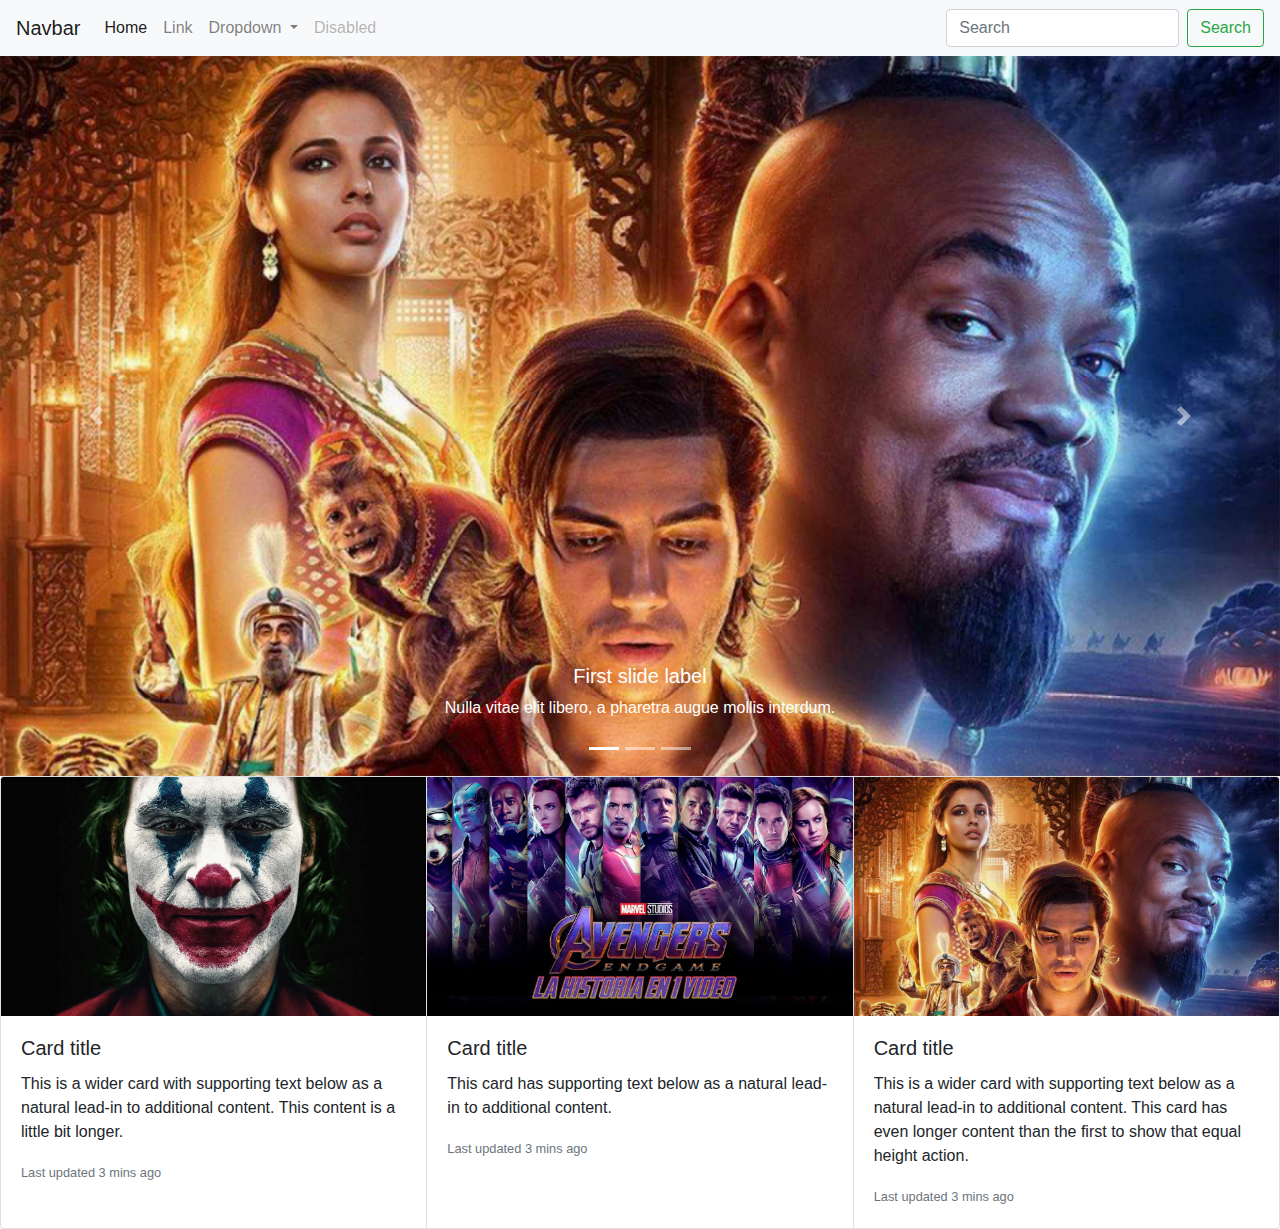
==== index.html @ 5f0ee509 "first commit" ====
<!DOCTYPE html>
<html lang="en">
<head>
    <meta charset="UTF-8">
    <meta name="viewport" content="width=device-width, initial-scale=1.0">
    <title>Document</title>
    <link rel="stylesheet" href="https://stackpath.bootstrapcdn.com/bootstrap/4.4.1/css/bootstrap.min.css" integrity="sha384-Vkoo8x4CGsO3+Hhxv8T/Q5PaXtkKtu6ug5TOeNV6gBiFeWPGFN9MuhOf23Q9Ifjh" crossorigin="anonymous">
</head>
<body>

    <!--NAVBAR-->
    <nav class="navbar navbar-expand-lg navbar-light bg-light">
        <a class="navbar-brand" href="#">Navbar</a>
        <button class="navbar-toggler" type="button" data-toggle="collapse" data-target="#navbarSupportedContent" aria-controls="navbarSupportedContent" aria-expanded="false" aria-label="Toggle navigation">
          <span class="navbar-toggler-icon"></span>
        </button>
      
        <div class="collapse navbar-collapse" id="navbarSupportedContent">
          <ul class="navbar-nav mr-auto">
            <li class="nav-item active">
              <a class="nav-link" href="#">Home <span class="sr-only">(current)</span></a>
            </li>
            <li class="nav-item">
              <a class="nav-link" href="#">Link</a>
            </li>
            <li class="nav-item dropdown">
              <a class="nav-link dropdown-toggle" href="#" id="navbarDropdown" role="button" data-toggle="dropdown" aria-haspopup="true" aria-expanded="false">
                Dropdown
              </a>
              <div class="dropdown-menu" aria-labelledby="navbarDropdown">
                <a class="dropdown-item" href="#">Action</a>
                <a class="dropdown-item" href="#">Another action</a>
                <div class="dropdown-divider"></div>
                <a class="dropdown-item" href="#">Something else here</a>
              </div>
            </li>
            <li class="nav-item">
              <a class="nav-link disabled" href="#" tabindex="-1" aria-disabled="true">Disabled</a>
            </li>
          </ul>
          <form class="form-inline my-2 my-lg-0">
            <input class="form-control mr-sm-2" type="search" placeholder="Search" aria-label="Search">
            <button class="btn btn-outline-success my-2 my-sm-0" type="submit">Search</button>
          </form>
        </div>
      </nav>


    <!--CAROUSEL-->
    <div id="carouselExampleCaptions" class="carousel slide" data-ride="carousel">
        <ol class="carousel-indicators">
          <li data-target="#carouselExampleCaptions" data-slide-to="0" class="active"></li>
          <li data-target="#carouselExampleCaptions" data-slide-to="1"></li>
          <li data-target="#carouselExampleCaptions" data-slide-to="2"></li>
        </ol>
        <div class="carousel-inner">
          <div class="carousel-item active">
            <img src="images/aladdin-accion-real-disney.jpg" class="d-block w-100" alt="...">
            <div class="carousel-caption d-none d-md-block">
              <h5>First slide label</h5>
              <p>Nulla vitae elit libero, a pharetra augue mollis interdum.</p>
            </div>
          </div>
          <div class="carousel-item">
            <img src="images/avengers-3.jpg" class="d-block w-100" alt="...">
            <div class="carousel-caption d-none d-md-block">
              <h5>Second slide label</h5>
              <p>Lorem ipsum dolor sit amet, consectetur adipiscing elit.</p>
            </div>
          </div>
          <div class="carousel-item">
            <img src="images/joker-2019-joaquin-phoenix-clown-5c-1440x808.jpg" class="d-block w-100" alt="...">
            <div class="carousel-caption d-none d-md-block">
              <h5>Third slide label</h5>
              <p>Praesent commodo cursus magna, vel scelerisque nisl consectetur.</p>
            </div>
          </div>
        </div>
        <a class="carousel-control-prev" href="#carouselExampleCaptions" role="button" data-slide="prev">
          <span class="carousel-control-prev-icon" aria-hidden="true"></span>
          <span class="sr-only">Previous</span>
        </a>
        <a class="carousel-control-next" href="#carouselExampleCaptions" role="button" data-slide="next">
          <span class="carousel-control-next-icon" aria-hidden="true"></span>
          <span class="sr-only">Next</span>
        </a>
      </div>

      <!--navigatin-->

      <div class="card-group">
        <div class="card">
          <img src="images/joker-2019-joaquin-phoenix-clown-5c-1440x808.jpg" class="card-img-top" alt="...">
          <div class="card-body">
            <h5 class="card-title">Card title</h5>
            <p class="card-text">This is a wider card with supporting text below as a natural lead-in to additional content. This content is a little bit longer.</p>
            <p class="card-text"><small class="text-muted">Last updated 3 mins ago</small></p>
          </div>
        </div>
        <div class="card">
          <img src="images/avengers-3.jpg" class="card-img-top" alt="...">
          <div class="card-body">
            <h5 class="card-title">Card title</h5>
            <p class="card-text">This card has supporting text below as a natural lead-in to additional content.</p>
            <p class="card-text"><small class="text-muted">Last updated 3 mins ago</small></p>
          </div>
        </div>
        <div class="card">
          <img src="images/aladdin-accion-real-disney.jpg" class="card-img-top" alt="...">
          <div class="card-body">
            <h5 class="card-title">Card title</h5>
            <p class="card-text">This is a wider card with supporting text below as a natural lead-in to additional content. This card has even longer content than the first to show that equal height action.</p>
            <p class="card-text"><small class="text-muted">Last updated 3 mins ago</small></p>
          </div>
        </div>
      </div>

      


    <script src="https://code.jquery.com/jquery-3.4.1.slim.min.js" integrity="sha384-J6qa4849blE2+poT4WnyKhv5vZF5SrPo0iEjwBvKU7imGFAV0wwj1yYfoRSJoZ+n" crossorigin="anonymous"></script>
    <script src="https://cdn.jsdelivr.net/npm/popper.js@1.16.0/dist/umd/popper.min.js" integrity="sha384-Q6E9RHvbIyZFJoft+2mJbHaEWldlvI9IOYy5n3zV9zzTtmI3UksdQRVvoxMfooAo" crossorigin="anonymous"></script>
    <script src="https://stackpath.bootstrapcdn.com/bootstrap/4.4.1/js/bootstrap.min.js" integrity="sha384-wfSDF2E50Y2D1uUdj0O3uMBJnjuUD4Ih7YwaYd1iqfktj0Uod8GCExl3Og8ifwB6" crossorigin="anonymous"></script>
    
</body>
</html>
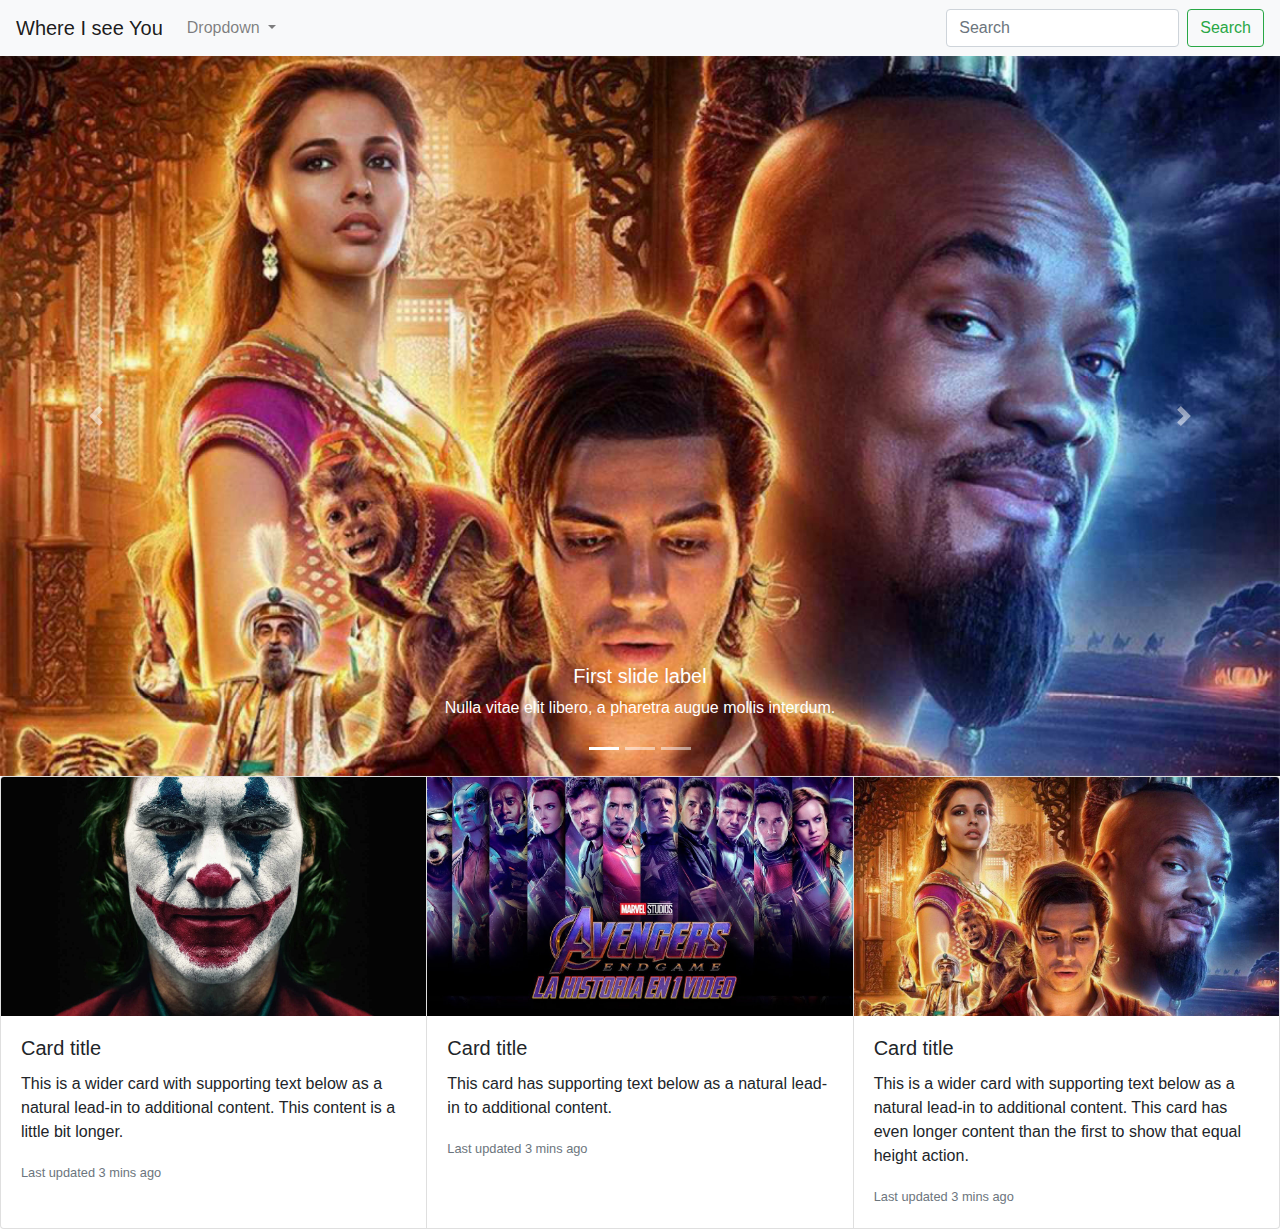
==== commit bea5f111: "readme done" ====
--- a/index.html
+++ b/index.html
@@ -10,32 +10,22 @@
 
     <!--NAVBAR-->
     <nav class="navbar navbar-expand-lg navbar-light bg-light">
-        <a class="navbar-brand" href="#">Navbar</a>
+        <a class="navbar-brand" href="#">Where I see You</a>
         <button class="navbar-toggler" type="button" data-toggle="collapse" data-target="#navbarSupportedContent" aria-controls="navbarSupportedContent" aria-expanded="false" aria-label="Toggle navigation">
           <span class="navbar-toggler-icon"></span>
         </button>
       
         <div class="collapse navbar-collapse" id="navbarSupportedContent">
           <ul class="navbar-nav mr-auto">
-            <li class="nav-item active">
-              <a class="nav-link" href="#">Home <span class="sr-only">(current)</span></a>
-            </li>
-            <li class="nav-item">
-              <a class="nav-link" href="#">Link</a>
-            </li>
             <li class="nav-item dropdown">
               <a class="nav-link dropdown-toggle" href="#" id="navbarDropdown" role="button" data-toggle="dropdown" aria-haspopup="true" aria-expanded="false">
                 Dropdown
               </a>
               <div class="dropdown-menu" aria-labelledby="navbarDropdown">
-                <a class="dropdown-item" href="#">Action</a>
-                <a class="dropdown-item" href="#">Another action</a>
+                <a class="dropdown-item" href="#">Lo gin</a>
+                <a class="dropdown-item" href="#">Sign in</a>
                 <div class="dropdown-divider"></div>
-                <a class="dropdown-item" href="#">Something else here</a>
-              </div>
-            </li>
-            <li class="nav-item">
-              <a class="nav-link disabled" href="#" tabindex="-1" aria-disabled="true">Disabled</a>
+            </div>
             </li>
           </ul>
           <form class="form-inline my-2 my-lg-0">
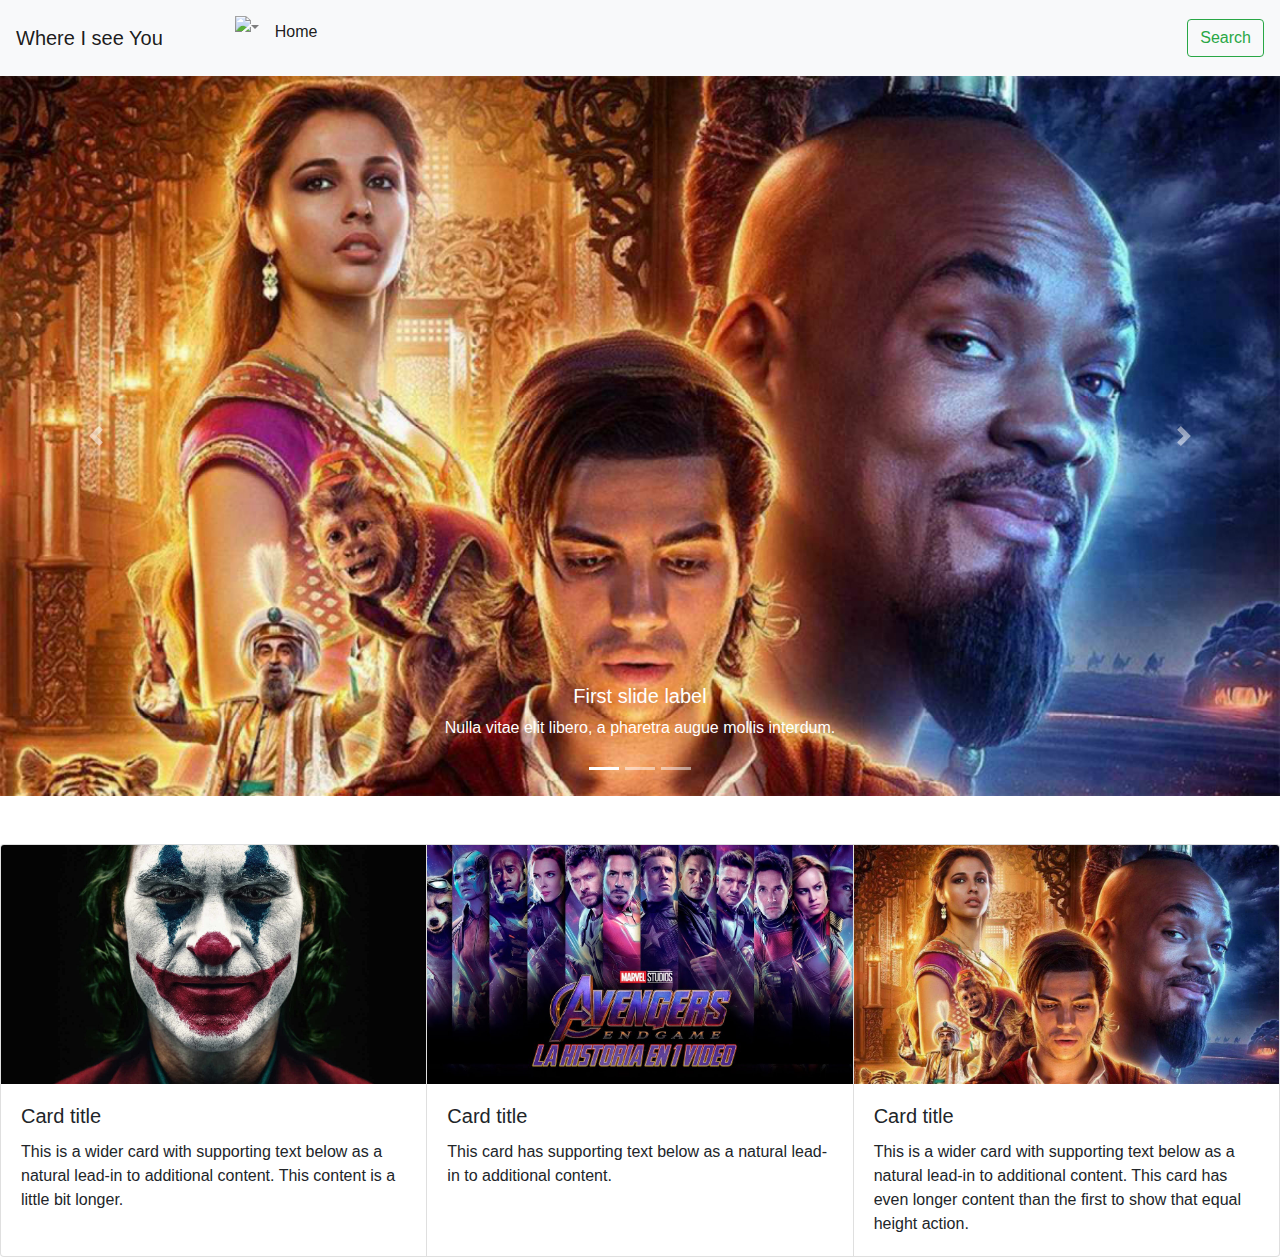
==== commit 59a6a97e: "todo ok" ====
--- a/index.html
+++ b/index.html
@@ -10,34 +10,35 @@
 
     <!--NAVBAR-->
     <nav class="navbar navbar-expand-lg navbar-light bg-light">
-        <a class="navbar-brand" href="#">Where I see You</a>
-        <button class="navbar-toggler" type="button" data-toggle="collapse" data-target="#navbarSupportedContent" aria-controls="navbarSupportedContent" aria-expanded="false" aria-label="Toggle navigation">
+      <a class="navbar-brand" href="index.html">Where I see You</a>
+      <button class="navbar-toggler" type="button" data-toggle="collapse" data-target="#navbarSupportedContent" aria-controls="navbarSupportedContent" aria-expanded="false" aria-label="Toggle navigation">
           <span class="navbar-toggler-icon"></span>
         </button>
       
         <div class="collapse navbar-collapse" id="navbarSupportedContent">
           <ul class="navbar-nav mr-auto">
             <li class="nav-item dropdown">
-              <a class="nav-link dropdown-toggle" href="#" id="navbarDropdown" role="button" data-toggle="dropdown" aria-haspopup="true" aria-expanded="false">
-                Dropdown
-              </a>
+              <img src="images/login.jpeg" class="nav-link dropdown-toggle ml-5" href="" id="navbarDropdown" role="button" data-toggle="dropdown" aria-haspopup="true" aria-expanded="false">
+              
               <div class="dropdown-menu" aria-labelledby="navbarDropdown">
-                <a class="dropdown-item" href="#">Lo gin</a>
-                <a class="dropdown-item" href="#">Sign in</a>
+                <a class="dropdown-item" href="Login.html">Lo gin</a>
+                <a class="dropdown-item" href="signIn.html">Sign in</a>
                 <div class="dropdown-divider"></div>
             </div>
             </li>
+            <li class="nav-item active">
+              <p id="hello" class="nav-link mt-1" href="index.html">Home <span class="sr-only">(current)</span></p>
+            </li>
           </ul>
           <form class="form-inline my-2 my-lg-0">
-            <input class="form-control mr-sm-2" type="search" placeholder="Search" aria-label="Search">
-            <button class="btn btn-outline-success my-2 my-sm-0" type="submit">Search</button>
+            <a href="movie.html" class="btn btn-outline-success my-2 my-sm-0" type="submit">Search</a>
           </form>
         </div>
       </nav>
 
 
     <!--CAROUSEL-->
-    <div id="carouselExampleCaptions" class="carousel slide" data-ride="carousel">
+    <div id="carouselExampleCaptions" class="carousel slide mb-5" data-ride="carousel">
         <ol class="carousel-indicators">
           <li data-target="#carouselExampleCaptions" data-slide-to="0" class="active"></li>
           <li data-target="#carouselExampleCaptions" data-slide-to="1"></li>
@@ -45,24 +46,24 @@
         </ol>
         <div class="carousel-inner">
           <div class="carousel-item active">
-            <img src="images/aladdin-accion-real-disney.jpg" class="d-block w-100" alt="...">
+            <img id="movie1" src="images/aladdin-accion-real-disney.jpg" class="d-block w-100" alt="...">
             <div class="carousel-caption d-none d-md-block">
-              <h5>First slide label</h5>
-              <p>Nulla vitae elit libero, a pharetra augue mollis interdum.</p>
+              <h5 id="title1" >First slide label</h5>
+              <p id="synopsis1" >Nulla vitae elit libero, a pharetra augue mollis interdum.</p>
+            </div>
+           </div>
+          <div class="carousel-item">
+            <img id="movie2" src="images/avengers-3.jpg" class="d-block w-100" alt="...">
+            <div class="carousel-caption d-none d-md-block">
+              <h5 id="title2" >Second slide label</h5>
+              <p id="synopsis2" >Lorem ipsum dolor sit amet, consectetur adipiscing elit.</p>
             </div>
           </div>
           <div class="carousel-item">
-            <img src="images/avengers-3.jpg" class="d-block w-100" alt="...">
+            <img id="movie3" src="images/joker-2019-joaquin-phoenix-clown-5c-1440x808.jpg" class="d-block w-100" alt="...">
             <div class="carousel-caption d-none d-md-block">
-              <h5>Second slide label</h5>
-              <p>Lorem ipsum dolor sit amet, consectetur adipiscing elit.</p>
-            </div>
-          </div>
-          <div class="carousel-item">
-            <img src="images/joker-2019-joaquin-phoenix-clown-5c-1440x808.jpg" class="d-block w-100" alt="...">
-            <div class="carousel-caption d-none d-md-block">
-              <h5>Third slide label</h5>
-              <p>Praesent commodo cursus magna, vel scelerisque nisl consectetur.</p>
+              <h5 id="title3" >Third slide label</h5>
+              <p id="synopsis3" >Praesent commodo cursus magna, vel scelerisque nisl consectetur.</p>
             </div>
           </div>
         </div>
@@ -80,37 +81,36 @@
 
       <div class="card-group">
         <div class="card">
-          <img src="images/joker-2019-joaquin-phoenix-clown-5c-1440x808.jpg" class="card-img-top" alt="...">
+          <img id="movie4" src="images/joker-2019-joaquin-phoenix-clown-5c-1440x808.jpg" class="card-img-top" alt="...">
           <div class="card-body">
-            <h5 class="card-title">Card title</h5>
-            <p class="card-text">This is a wider card with supporting text below as a natural lead-in to additional content. This content is a little bit longer.</p>
-            <p class="card-text"><small class="text-muted">Last updated 3 mins ago</small></p>
+            <h5 id="title4" class="card-title">Card title</h5>
+            <p id="synopsis4" class="card-text">This is a wider card with supporting text below as a natural lead-in to additional content. This content is a little bit longer.</p>
           </div>
         </div>
         <div class="card">
-          <img src="images/avengers-3.jpg" class="card-img-top" alt="...">
+          <img id="movie5" src="images/avengers-3.jpg" class="card-img-top" alt="...">
           <div class="card-body">
-            <h5 class="card-title">Card title</h5>
-            <p class="card-text">This card has supporting text below as a natural lead-in to additional content.</p>
-            <p class="card-text"><small class="text-muted">Last updated 3 mins ago</small></p>
+            <h5 id="title5" class="card-title">Card title</h5>
+            <p id="synopsis5" class="card-text">This card has supporting text below as a natural lead-in to additional content.</p>
           </div>
         </div>
         <div class="card">
-          <img src="images/aladdin-accion-real-disney.jpg" class="card-img-top" alt="...">
+          <img id="movie6" src="images/aladdin-accion-real-disney.jpg" class="card-img-top" alt="...">
           <div class="card-body">
-            <h5 class="card-title">Card title</h5>
-            <p class="card-text">This is a wider card with supporting text below as a natural lead-in to additional content. This card has even longer content than the first to show that equal height action.</p>
-            <p class="card-text"><small class="text-muted">Last updated 3 mins ago</small></p>
+            <h5 id="title6" class="card-title">Card title</h5>
+            <p id="synopsis6" class="card-text">This is a wider card with supporting text below as a natural lead-in to additional content. This card has even longer content than the first to show that equal height action.</p>
           </div>
         </div>
       </div>
 
       
 
-
+    
+    <script src="helloUser.js"></script>
     <script src="https://code.jquery.com/jquery-3.4.1.slim.min.js" integrity="sha384-J6qa4849blE2+poT4WnyKhv5vZF5SrPo0iEjwBvKU7imGFAV0wwj1yYfoRSJoZ+n" crossorigin="anonymous"></script>
     <script src="https://cdn.jsdelivr.net/npm/popper.js@1.16.0/dist/umd/popper.min.js" integrity="sha384-Q6E9RHvbIyZFJoft+2mJbHaEWldlvI9IOYy5n3zV9zzTtmI3UksdQRVvoxMfooAo" crossorigin="anonymous"></script>
     <script src="https://stackpath.bootstrapcdn.com/bootstrap/4.4.1/js/bootstrap.min.js" integrity="sha384-wfSDF2E50Y2D1uUdj0O3uMBJnjuUD4Ih7YwaYd1iqfktj0Uod8GCExl3Og8ifwB6" crossorigin="anonymous"></script>
-    
+    <script src="api.js"></script>
+
 </body>
 </html>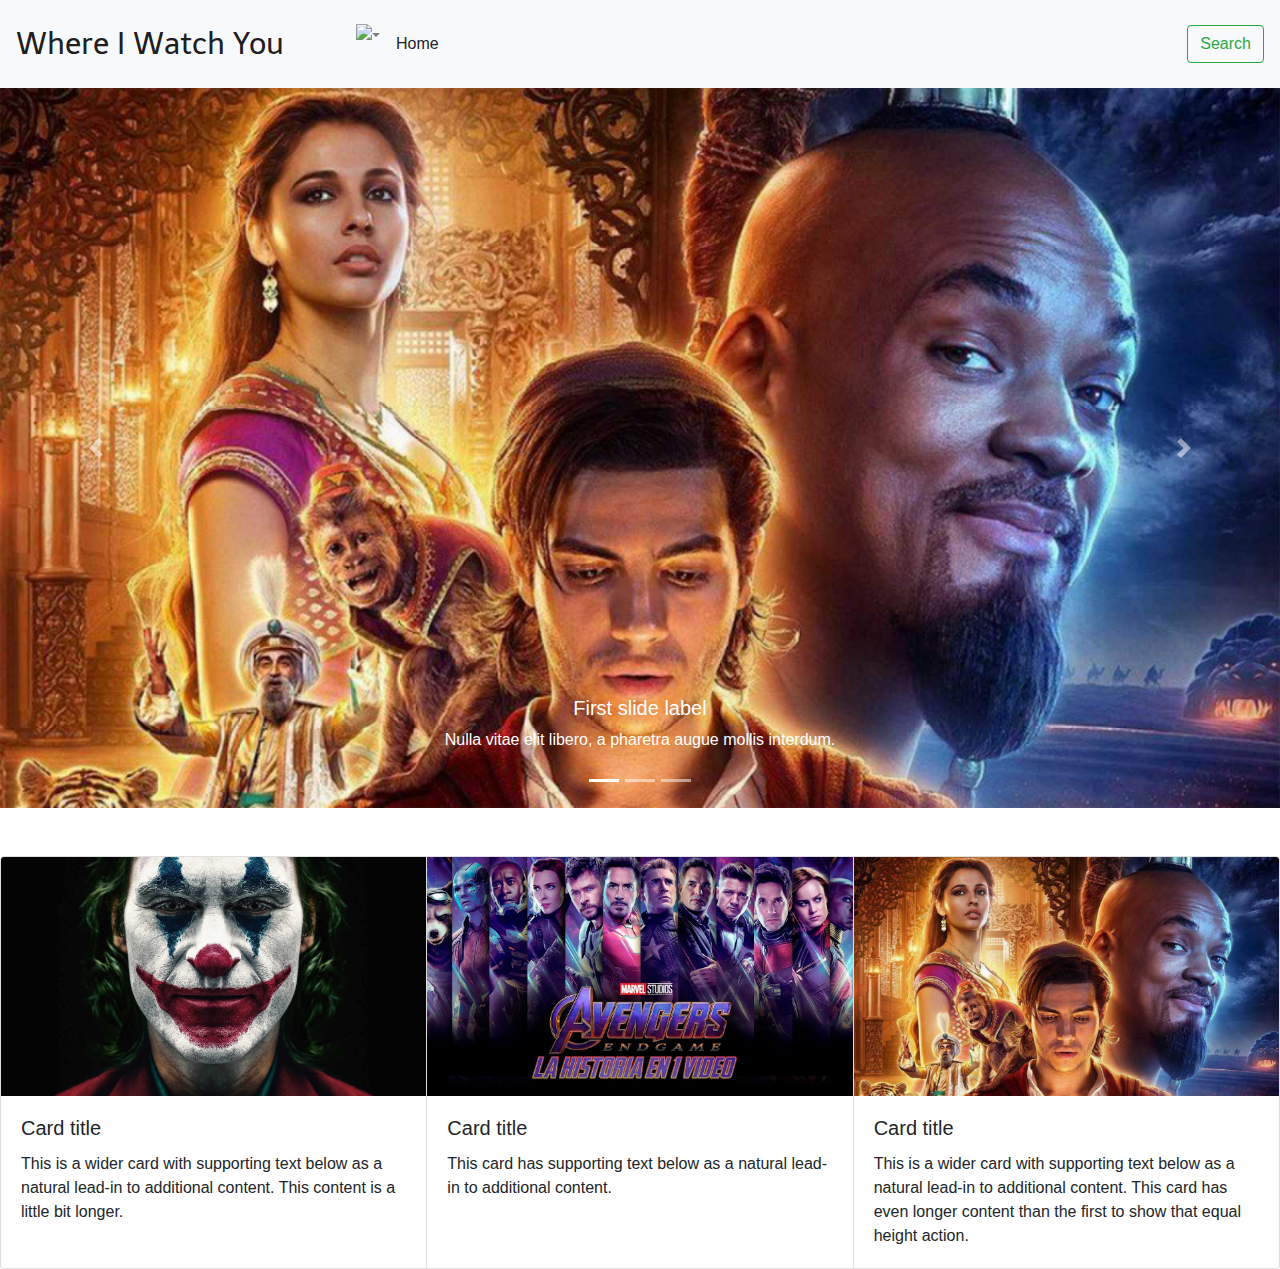
==== commit b050d153: "letres titulo ok" ====
--- a/index.html
+++ b/index.html
@@ -5,12 +5,14 @@
     <meta name="viewport" content="width=device-width, initial-scale=1.0">
     <title>Document</title>
     <link rel="stylesheet" href="https://stackpath.bootstrapcdn.com/bootstrap/4.4.1/css/bootstrap.min.css" integrity="sha384-Vkoo8x4CGsO3+Hhxv8T/Q5PaXtkKtu6ug5TOeNV6gBiFeWPGFN9MuhOf23Q9Ifjh" crossorigin="anonymous">
-</head>
+    <link rel="stylesheet" href="style.css">
+    <link href="https://fonts.googleapis.com/css?family=Fugaz+One|Righteous|Telex&display=swap" rel="stylesheet">
+  </head>
 <body>
 
     <!--NAVBAR-->
     <nav class="navbar navbar-expand-lg navbar-light bg-light">
-      <a class="navbar-brand" href="index.html">Where I see You</a>
+      <a class="navbar-brand" href="index.html">Where I Watch You</a>
       <button class="navbar-toggler" type="button" data-toggle="collapse" data-target="#navbarSupportedContent" aria-controls="navbarSupportedContent" aria-expanded="false" aria-label="Toggle navigation">
           <span class="navbar-toggler-icon"></span>
         </button>
@@ -18,7 +20,7 @@
         <div class="collapse navbar-collapse" id="navbarSupportedContent">
           <ul class="navbar-nav mr-auto">
             <li class="nav-item dropdown">
-              <img src="images/login.jpeg" class="nav-link dropdown-toggle ml-5" href="" id="navbarDropdown" role="button" data-toggle="dropdown" aria-haspopup="true" aria-expanded="false">
+              <img src="images/login.jpeg" class="nav-link dropdown-toggle ml-5 mt-2" href="" id="navbarDropdown" role="button" data-toggle="dropdown" aria-haspopup="true" aria-expanded="false">
               
               <div class="dropdown-menu" aria-labelledby="navbarDropdown">
                 <a class="dropdown-item" href="Login.html">Lo gin</a>
@@ -27,7 +29,7 @@
             </div>
             </li>
             <li class="nav-item active">
-              <p id="hello" class="nav-link mt-1" href="index.html">Home <span class="sr-only">(current)</span></p>
+              <p id="hello" class="nav-link mt-3" href="index.html">Home <span class="sr-only">(current)</span></p>
             </li>
           </ul>
           <form class="form-inline my-2 my-lg-0">
--- a/style.css
+++ b/style.css
@@ -0,0 +1,13 @@
+.singin{
+    margin: 5% 30% ;
+}
+#centerHome{
+    margin-top: 50px;
+}
+#posterApi{
+    height: 300px;
+}
+.navbar-brand{
+    font-size: 30px;
+    font-family: 'Telex', sans-serif;
+}
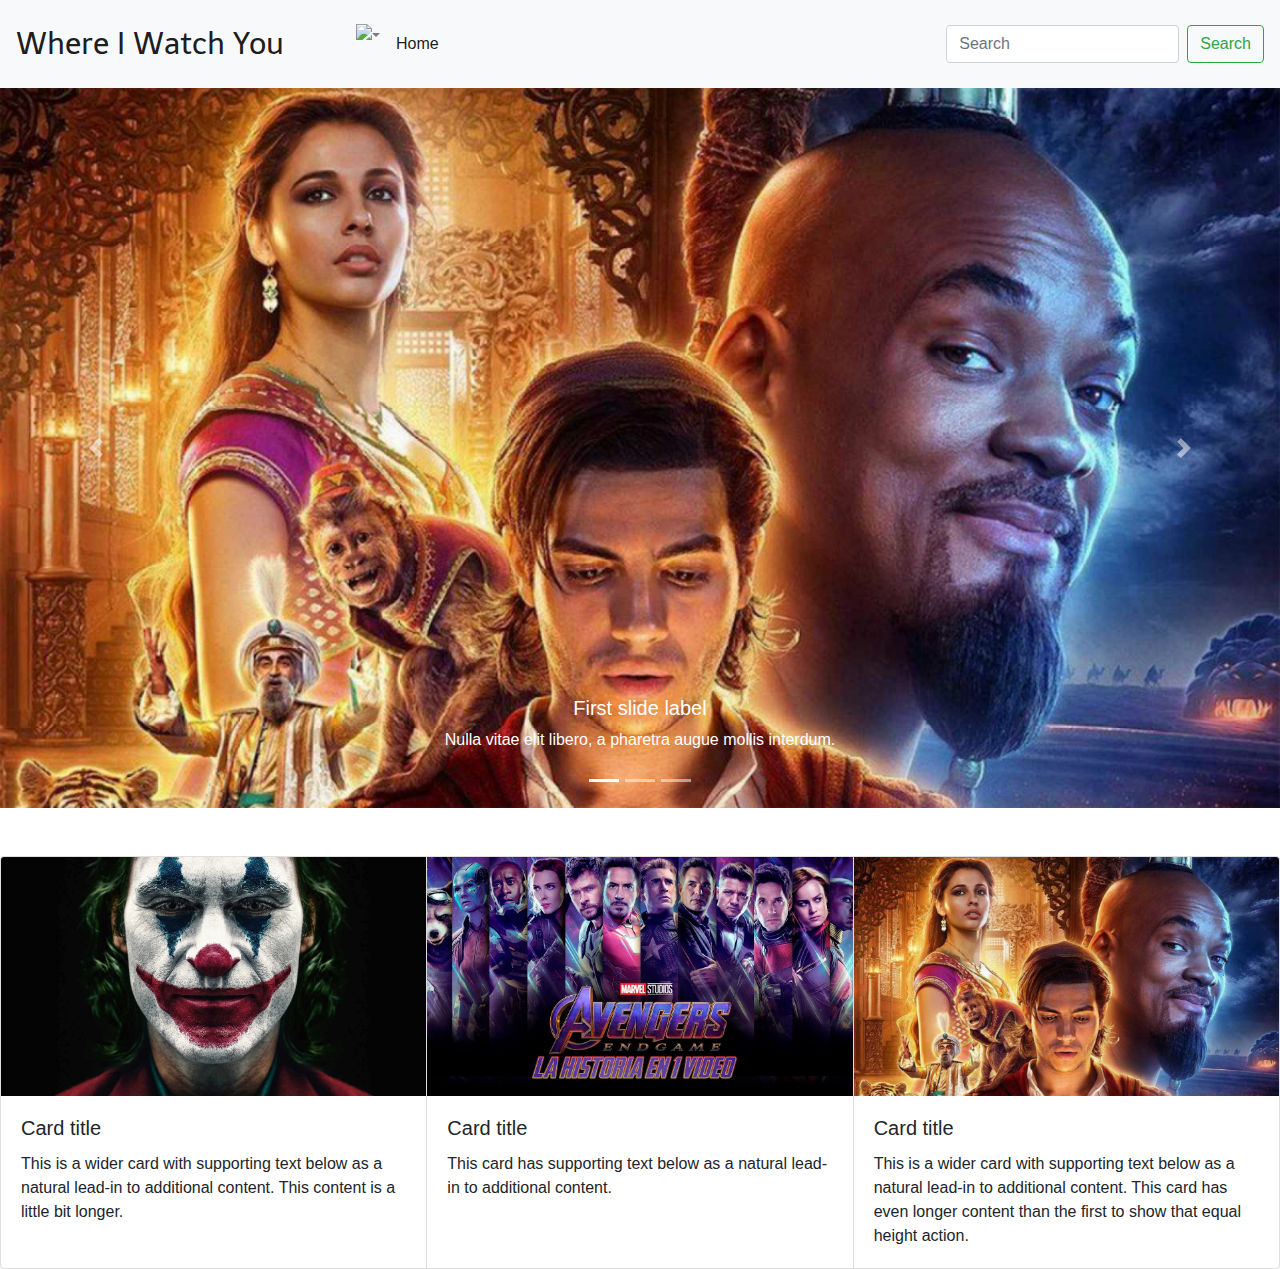
==== commit 632dc8a9: "new landing page" ====
--- a/index.html
+++ b/index.html
@@ -33,12 +33,14 @@
             </li>
           </ul>
           <form class="form-inline my-2 my-lg-0">
-            <a href="movie.html" class="btn btn-outline-success my-2 my-sm-0" type="submit">Search</a>
+            <input id="search" class="form-control mr-sm-2" type="search" placeholder="Search" aria-label="Search">
+
+            <button id="searchButton" class="btn btn-outline-success my-2 my-sm-0" type="button">Search</button>
           </form>
         </div>
       </nav>
 
-
+<div id="container">
     <!--CAROUSEL-->
     <div id="carouselExampleCaptions" class="carousel slide mb-5" data-ride="carousel">
         <ol class="carousel-indicators">
@@ -105,9 +107,9 @@
         </div>
       </div>
 
-      
+</div>   
 
-    
+    <script src="script.js"></script>
     <script src="helloUser.js"></script>
     <script src="https://code.jquery.com/jquery-3.4.1.slim.min.js" integrity="sha384-J6qa4849blE2+poT4WnyKhv5vZF5SrPo0iEjwBvKU7imGFAV0wwj1yYfoRSJoZ+n" crossorigin="anonymous"></script>
     <script src="https://cdn.jsdelivr.net/npm/popper.js@1.16.0/dist/umd/popper.min.js" integrity="sha384-Q6E9RHvbIyZFJoft+2mJbHaEWldlvI9IOYy5n3zV9zzTtmI3UksdQRVvoxMfooAo" crossorigin="anonymous"></script>
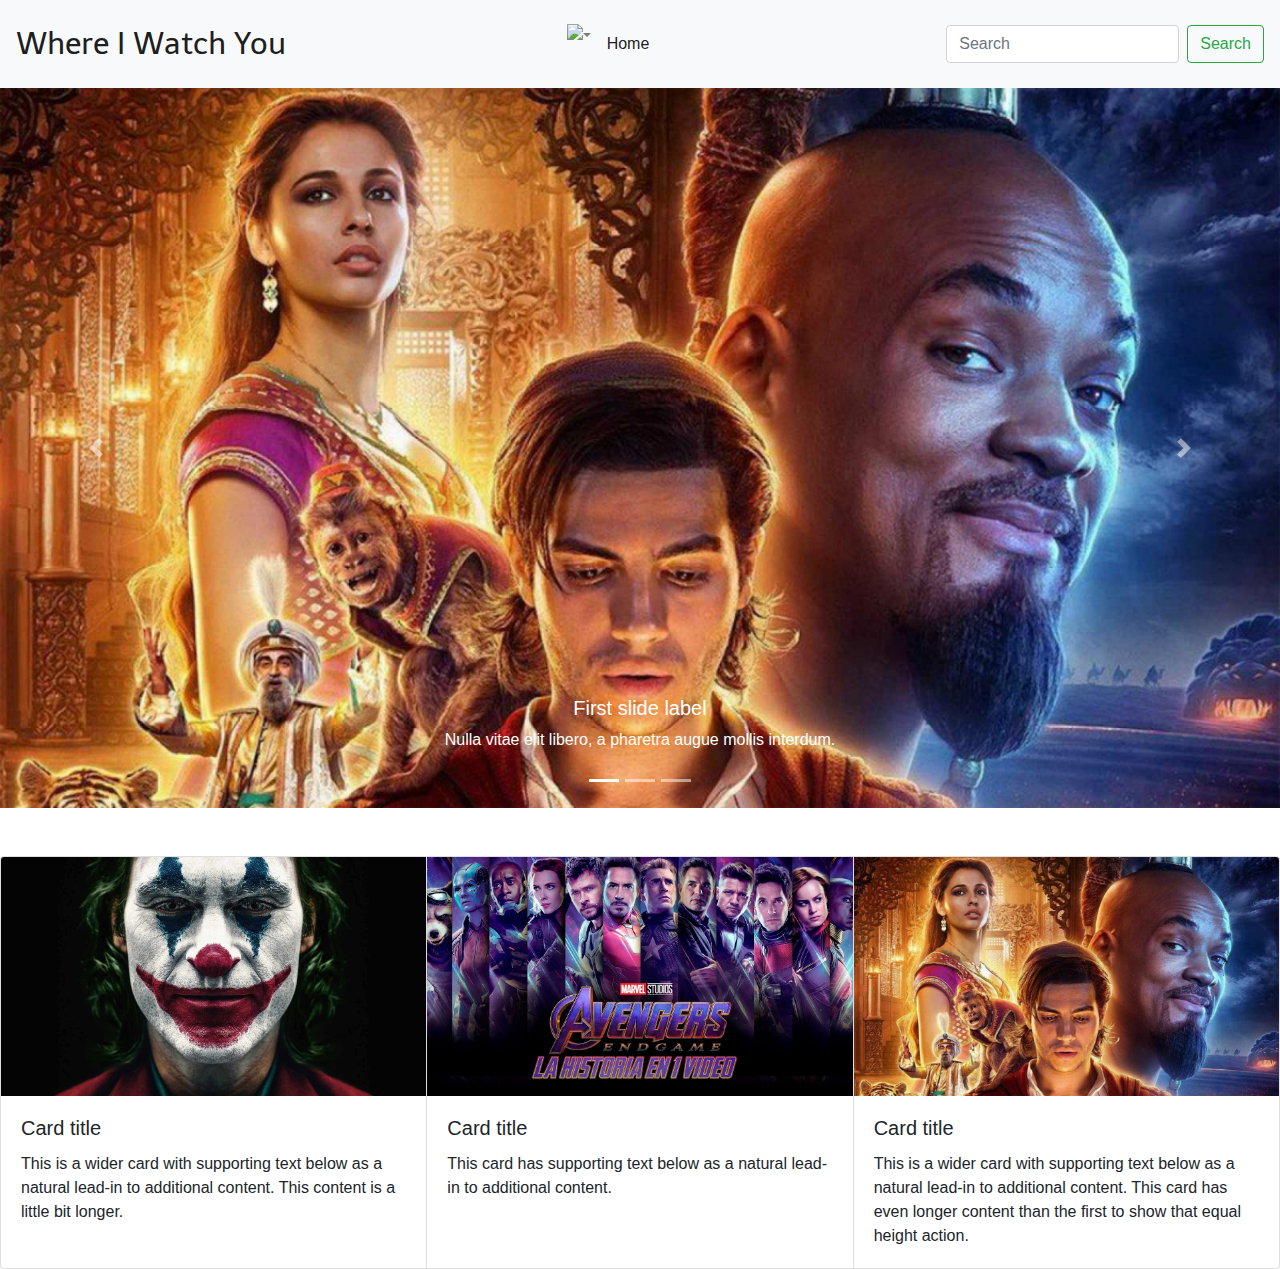
==== commit 1fcacc62: "iframe ok" ====
--- a/index.html
+++ b/index.html
@@ -23,8 +23,8 @@
               <img src="images/login.jpeg" class="nav-link dropdown-toggle ml-5 mt-2" href="" id="navbarDropdown" role="button" data-toggle="dropdown" aria-haspopup="true" aria-expanded="false">
               
               <div class="dropdown-menu" aria-labelledby="navbarDropdown">
-                <a class="dropdown-item" href="Login.html">Lo gin</a>
-                <a class="dropdown-item" href="signIn.html">Sign in</a>
+                <a class="dropdown-item" href="Login.html">Log In</a>
+                <a class="dropdown-item" href="signIn.html">Sign In</a>
                 <div class="dropdown-divider"></div>
             </div>
             </li>
@@ -106,7 +106,6 @@
           </div>
         </div>
       </div>
-
 </div>   
 
     <script src="script.js"></script>
--- a/style.css
+++ b/style.css
@@ -5,9 +5,19 @@
     margin-top: 50px;
 }
 #posterApi{
-    height: 300px;
+    width: 20%;
+    vertical-align: super;
+
 }
 .navbar-brand{
-    font-size: 30px;
+    font-size: 1.9rem;
     font-family: 'Telex', sans-serif;
+    margin: 0% 18% 0% 0%
 }
+#iframeContainer{
+    width: 70%;
+    margin-bottom: 0.5%;
+   
+    margin-left: 2%;
+    display: inline-block;
+}
